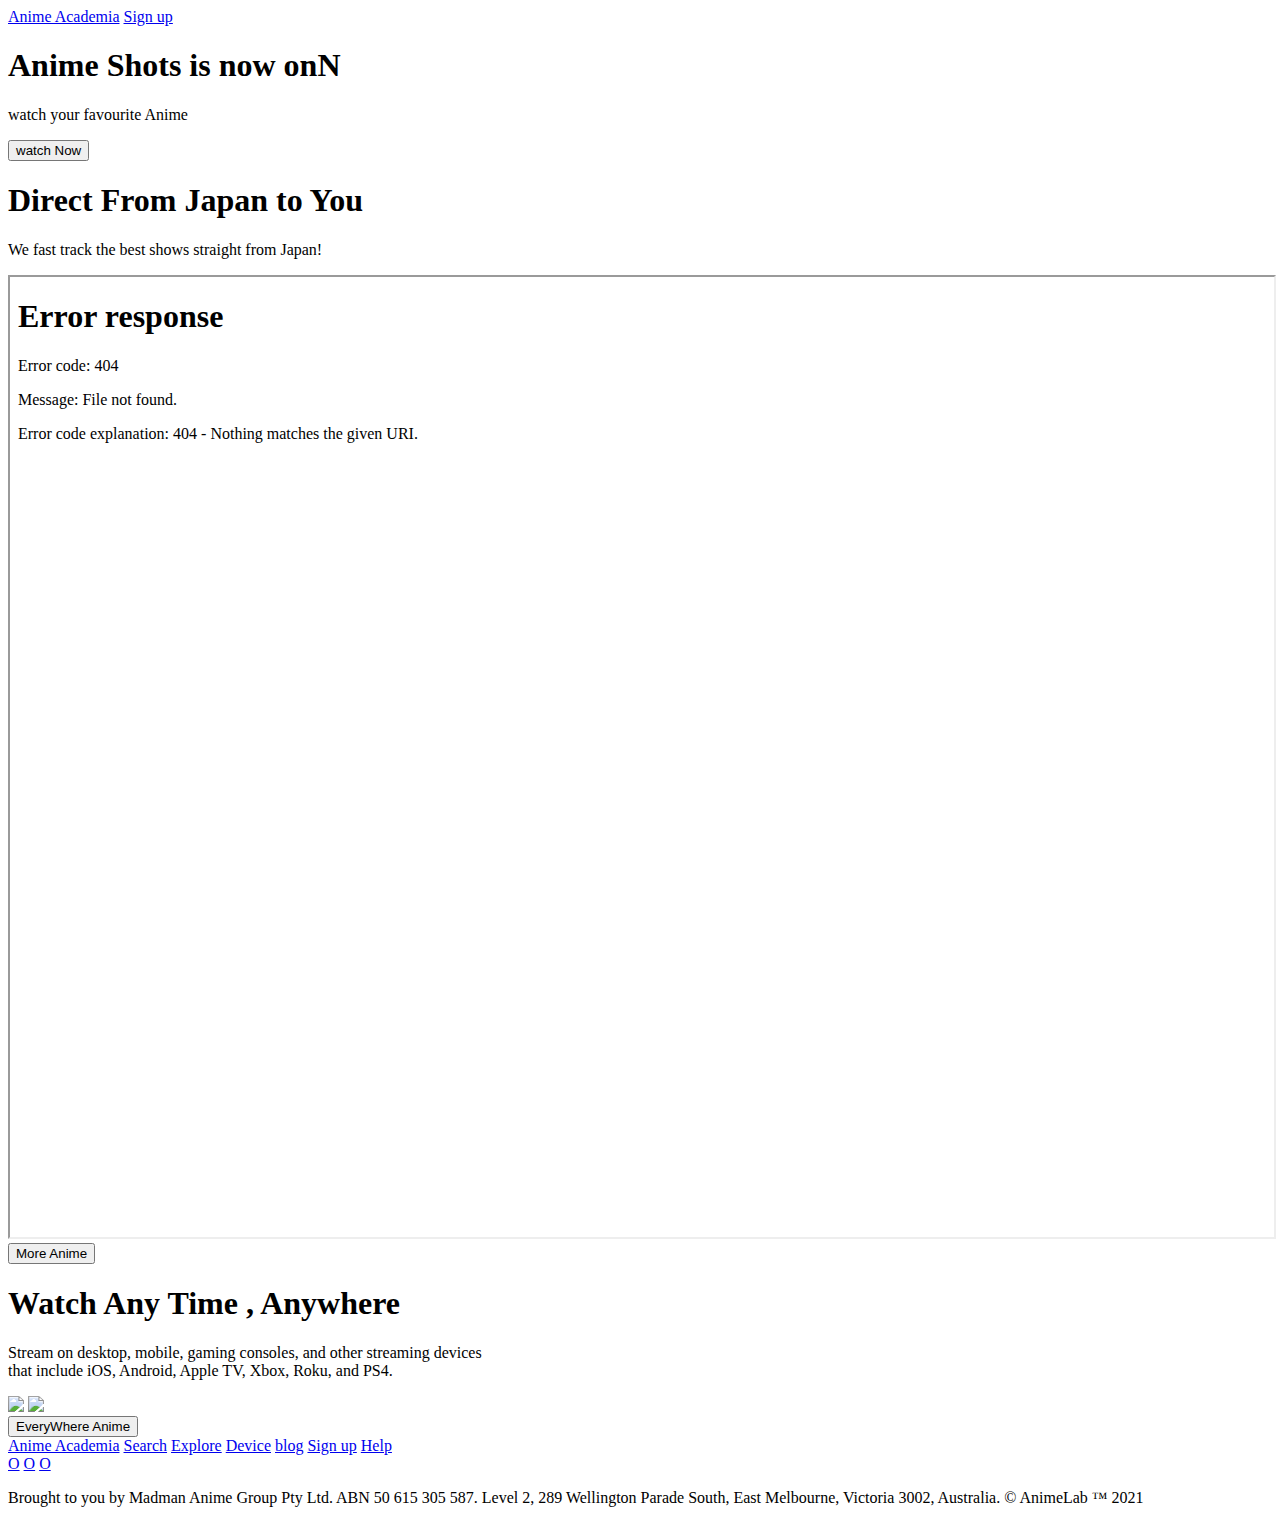
==== index.html @ ea55e0ea "complete" ====
<!DOCTYPE html>
<html lang="en">

<head>
  <meta charset="UTF-8">
  <meta http-equiv="X-UA-Compatible" content="IE=edge">
  <meta name="viewport" content="width=device-width, initial-scale=1.0 ,user-scalable=0">
  <title>My Anime Academia</title>

  <!------------------- links for google fonts ------------------------>

  <link rel="preconnect" href="https://fonts.googleapis.com">
  <link rel="preconnect" href="https://fonts.gstatic.com" crossorigin>
  <link href="https://fonts.googleapis.com/css2?family=Roboto&display=swap" rel="stylesheet">

  <!------------------------- Jquery link -------------------------- -->
  <script src="https://ajax.googleapis.com/ajax/libs/jquery/3.6.0/jquery.min.js"></script>


  <!-------------------------- MY style ssheeet ------------------------>
  <link rel="stylesheet" href="css/style.css">
</head>

<body>


   <!------------------------------NAVBAR CODE-=------------------------>

   <div class="nav-container">
   <nav id="navBar">
    <a href="#" class=" brand" >Anime Academia</a>
    <a href="#" class="sign">Sign up</a>
   </nav>
  </div>


   <section id="title">
    <div class="title-text">
      <h1>Anime Shots is now onN </h1>
      <p>watch your favourite Anime</p>
      <button>watch Now</button>
    </div>
  
  </section>

  <!---------------------------SECOMD SECTION-----------------------
  ---------------------------- SLidER SECTION----------------------->


  <section id="secondSection">
    <div class="text-container">
      <h1>Direct From Japan to You</h1>
      <p>We fast track the best shows straight from Japan!</p>
    </div>
    <iframe src="/slider 2/slider.html" class="slider" id="slider" style="height: 60rem;
       width: 100%;" scrolling="no">
    </iframe>

    <br>

    <a href="#"><button class="moreBtn">More Anime</button></a>

  </section>


  <!------------------- THIRD SECTION TV SECTION------------------------- -->


  <section id="thirdSection">
    <div class="third-Header">
      <h1>Watch Any Time , Anywhere</h1>
      <p>Stream on desktop, mobile, gaming consoles, and other streaming devices <br>
        that include iOS, Android, Apple TV, Xbox, Roku, and PS4.</p>
    </div>

    <img class="tv-image1" src="image/tv.png">
    <img class="tv-image2" src="image/tv2.png">
    <br>
    <a href="#"><button class="third-btn">EveryWhere Anime</button></a>

  </section>


  <!----------------------- FOOTER SECTION--------------------------- -->


  <footer>
    <section id="footer-section">
      <div class="footer-line">
        <a href="#" id="footer-logo" style="font-weight: 100;">Anime Academia</a>
        <a href="#">Search</a>
        <a href="#">Explore</a>
        <a href="#">Device</a>
        <a href="#">blog</a>
        <a href="#">Sign up</a>
        <a href="#">Help</a>
      </div>
      <div class="icon-group">
        <a href="#">O</a>
        <a href="#">O</a>
        <a href="#">O</a>
      </div>

      <p class="copyright-text">Brought to you by Madman Anime Group Pty Ltd. ABN 50 615 305 587. Level 2, 289 Wellington Parade South, East Melbourne, Victoria 3002, Australia. © AnimeLab ™ 2021</p>
    </section>
  </footer>
  <script src="script/script.js"></script>
</body>

</html>
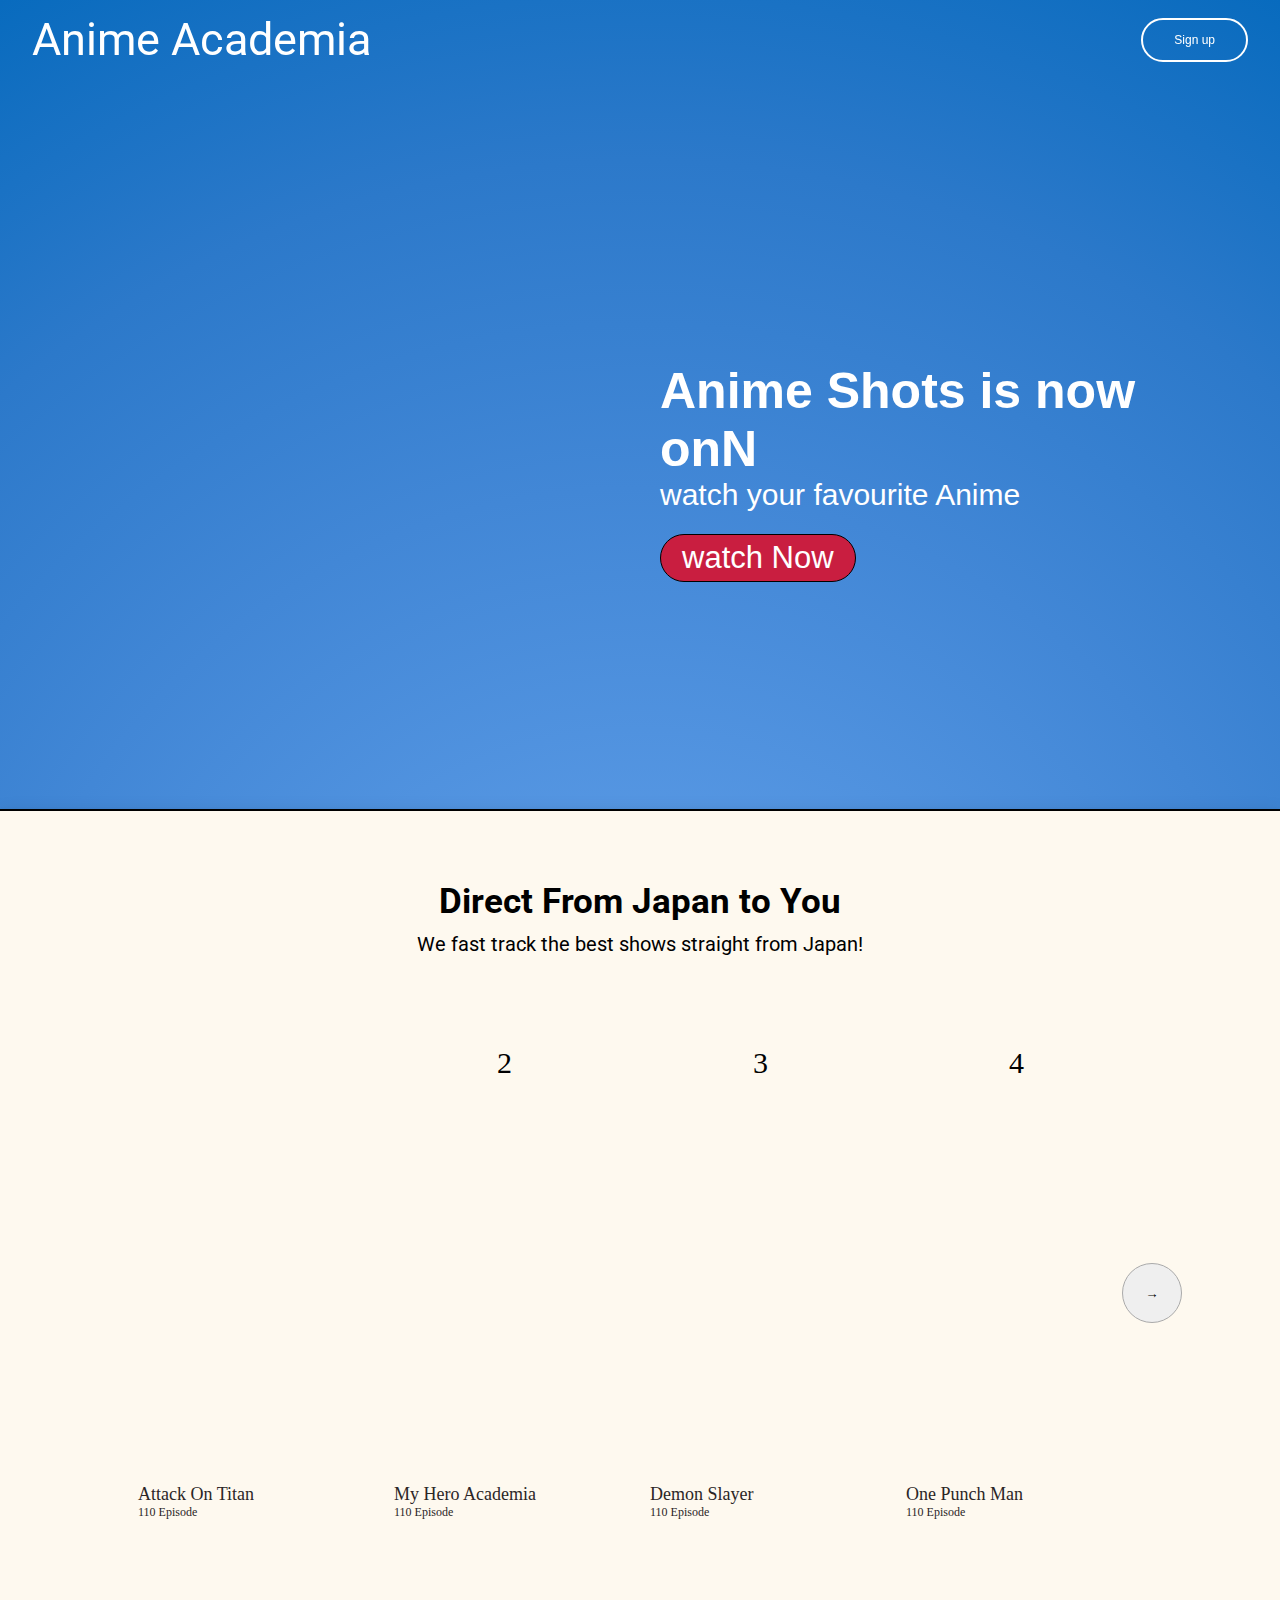
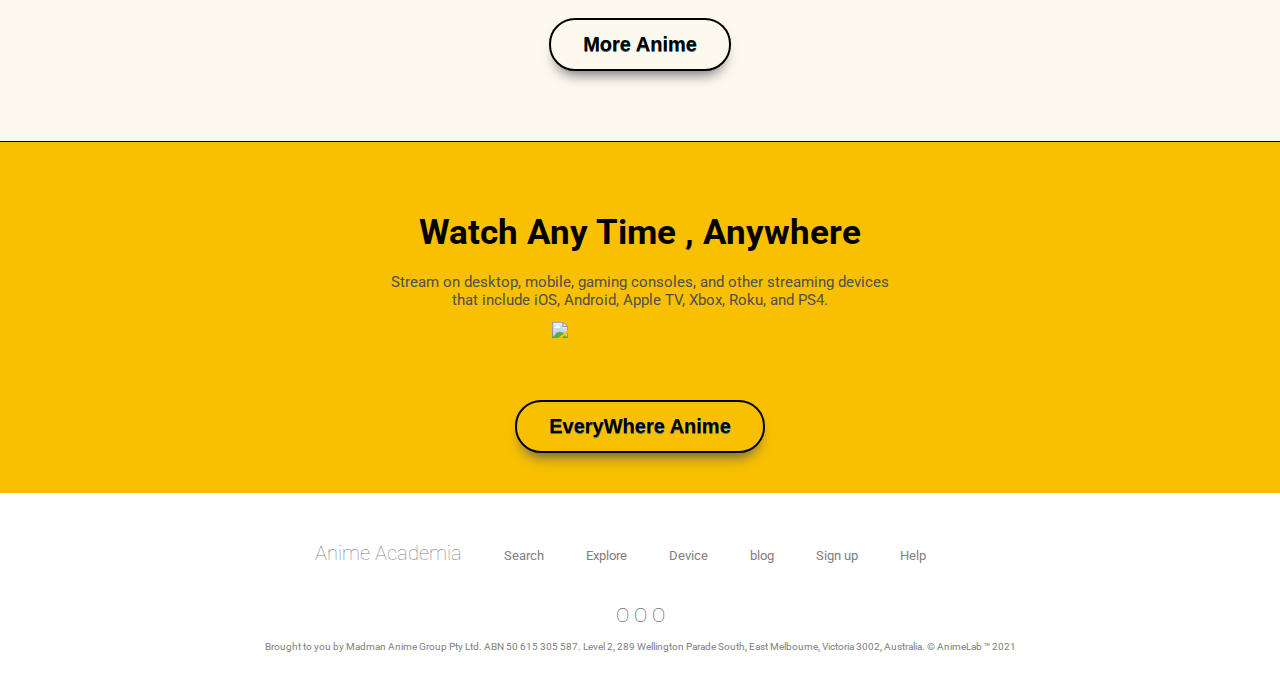
==== commit 672ac14e: "Update index.html" ====
--- a/index.html
+++ b/index.html
@@ -18,7 +18,7 @@
 
 
   <!-------------------------- MY style ssheeet ------------------------>
-  <link rel="stylesheet" href="css/style.css">
+  <link rel="stylesheet" href="style.css">
 </head>
 
 <body>
@@ -52,7 +52,7 @@
       <h1>Direct From Japan to You</h1>
       <p>We fast track the best shows straight from Japan!</p>
     </div>
-    <iframe src="/slider 2/slider.html" class="slider" id="slider" style="height: 60rem;
+    <iframe src="slider.html" class="slider" id="slider" style="height: 60rem;
        width: 100%;" scrolling="no">
     </iframe>
 
@@ -104,7 +104,7 @@
       <p class="copyright-text">Brought to you by Madman Anime Group Pty Ltd. ABN 50 615 305 587. Level 2, 289 Wellington Parade South, East Melbourne, Victoria 3002, Australia. © AnimeLab ™ 2021</p>
     </section>
   </footer>
-  <script src="script/script.js"></script>
+  <script src="script.js"></script>
 </body>
 
-</html>+</html>
--- a/style.css
+++ b/style.css
@@ -0,0 +1,573 @@
+/* https://colorhunt.co/palette/3db2ffffeddaffb830ff2442 */
+
+
+		/* Tile section */
+*{
+	margin: 0;
+	padding: 0;
+	box-sizing: border-box;
+}
+
+html{
+    font-size: 62.5%;
+   }
+
+body{
+    font-family: 'Roboto', sans-serif;
+    background-image: radial-gradient(circle, #67a5ee, #5596e2, #4287d6, #2c79ca, #086bbe);
+   } 
+
+nav{
+    background-color: transparent;
+    padding-top: 1.3rem;
+    padding-bottom: 1.3rem;
+    width: 100%;
+	display: flex;
+	justify-content: space-between;
+     color: white;
+	/* transition: 0.2s; */
+	position: fixed;
+/*  box-shadow: 0 4px 8px 0 rgba(0, 0, 0, 0.2), 0 6px 20px 0 rgba(0, 0, 0, 0.19); */
+}
+
+.floatingNav {
+    /* background-color: #117ace!important; */
+    background: rgb(17,122,206);
+    background: linear-gradient(282deg, rgba(17,122,206,1) 0%, rgba(17,122,206,0.742734593837535) 41%, rgba(17,122,206,0.938813025210084) 68%, rgba(17,122,206,1) 100%);
+    border-radius: 2px;
+    box-shadow: 0 4px 8px 0 rgba(0, 0, 0, 0.2), 0 6px 20px 0 rgba(0, 0, 0, 0.19); 
+  }
+
+a{
+	text-decoration: none;
+	color: #312f2f;
+}
+
+nav .brand{
+	padding-left: 0.2rem;
+    margin-left: 3rem;
+	font-size: 4.5rem;
+	color: white;
+    opacity: 1;
+
+}
+
+.sign {
+     margin-top: auto;
+	margin-bottom: auto;
+    margin-right: 3.2rem;
+    background-color:transparent;
+    border-radius:28px;
+    border:2px solid white;
+    display:inline;
+    cursor:pointer;
+    color:white;
+    font-family:Arial;
+    font-size: 1.2rem;
+    padding:1.3rem 3.1rem;
+    text-decoration:none;
+    float: right;
+
+}
+
+.sign:hover {
+    background-color:white;
+    color:#117ace ;
+}
+
+.sign:active {
+    position:relative;
+    top:0.1rem;
+
+}
+
+ /*************** title SECTION *********************/
+    
+#title{
+    background-image: url("https://raw.githubusercontent.com/Rajvinder2171/animeTest/main/PicsArt_10-20-10.55.24.png");
+    background-repeat: no-repeat;
+    background-size: 55rem;
+    background-position-x: 12rem;
+    background-position-y: 11rem; 
+    border-bottom: 2px solid black;
+    padding-top: 0.2rem;
+    padding-bottom: 22.7rem;
+	font-family: sans-serif;
+	justify-content: space-between;
+    display: flex;
+    width: auto;
+    color: white;
+}
+
+
+#title h1  {
+    font-size: 5.6rem;
+	margin: auto;
+    color: white;
+    
+ 
+  
+}
+
+#title p{
+    font-size: 3rem;
+	margin: auto;
+    color: white;
+    
+ 
+  
+}
+
+#title button{
+    font-size: 3.1rem;
+    padding: 0.5rem 2.1rem;
+    border-radius:2.8rem;
+    margin-left: 0rem;
+    margin-top: 2.2rem;
+    border: 2px solid gray;
+    background-color: #c91e40 ;
+    border: 1px solid black;
+    color: white;
+
+   }
+
+#title button:hover{
+    box-shadow: 0 4px 8px 0 rgb(116, 13, 13), 0 6px 20px 0 rgb(194, 28, 28);
+
+   }
+
+   #title .button:active {
+    position:relative;
+    top:1px;
+    }
+
+
+ .title-text{
+    margin-top: 16rem;
+    padding-top: 20rem;
+    margin-left: auto;
+    margin-right:7rem;
+    width: 74rem; 
+    display: inline-block;
+    
+   }
+
+      /************* SCREEN MEDIA *************/
+
+@media only screen and (max-width: 1340px) {
+            
+    .title-text{
+    margin-left: 66rem;
+    }
+
+    #title h1 {
+    font-size: 5rem;
+    }
+
+    }
+
+
+@media only screen and (max-width: 1120px) {
+         
+    #title{
+    background-position-x: center;
+    background-size: 40rem;
+    padding-bottom: 19.7rem;
+    background-position-y: 10rem; 
+       
+    }
+
+    #title h1 {
+     font-size: 4rem;
+    }
+
+    .title-text{
+    text-align: center;
+    margin-top: 49rem;
+    margin-left: auto;
+    margin-right: auto;   
+    width: 53rem;
+    display: inline-block;
+    padding-top: 0;
+ 
+    }
+
+
+    #title button{
+    text-align: center;
+    }
+
+}
+
+   
+@media only screen and (max-width: 998px) {
+
+    html{
+    font-size: 55%;
+     }
+    #title{  
+    text-align: center;
+    background-size: 40rem;
+    background-position-y: 16rem;
+                 
+    }
+
+        
+
+    .title-text{
+    margin-top: 49rem;
+     margin-left: auto;
+    margin-right: auto;   
+    width: 53rem;
+    display: inline-block;
+    padding-top: 0;
+          
+    }
+
+    .sign{
+    font-size: 2.2rem;
+    }
+    
+    }
+    @media only screen and (max-width: 760px) {
+     #title p{
+         font-size: 2rem;
+     }
+   
+    }
+
+
+@media only screen and (max-width: 469px) {
+    nav {    
+    padding-top: 2.3rem;
+    padding-bottom: 2.3rem;
+    box-shadow: 0 4px 8px 0 rgba(0, 0, 0, 0.2), 0 6px 20px 0 rgba(0, 0, 0, 0.19); 
+    position: absolute;
+    }
+
+    nav .brand{
+    font-size: 2.6rem;
+    margin-top: 0.5rem;
+    }
+
+    .floatingNav {
+    background-color: transparent;
+    }
+
+    #title{
+    padding-bottom: 11rem;
+    background-size: 33rem;
+    background-position-y: 22rem;
+    }
+
+    .title-text{
+    width: 36rem;
+    }
+
+    #title h1{
+    font-size: 3rem;
+    }
+
+    #title button{
+    font-size:2rem ;
+    }
+
+    .sign{
+    font-size: 1.4rem;
+    }
+
+}
+
+@media only screen and (max-width: 322px) {
+   
+
+    .title-text{
+    width: 32rem;
+    }
+
+     
+    .sign{
+    font-size: 1rem;
+
+    }
+
+   nav .brand{
+    font-size:2.3rem ;
+    }
+
+}
+
+@media only screen and (max-width: 282px) {
+      
+    .title-text{
+    width: 23rem;
+    }
+     
+    .sign{
+    font-size: 1rem;
+
+    }
+
+   nav .brand{
+    font-size:1.9rem ;
+    }
+
+}
+
+
+
+    /*****************SECOND SECTION***********/
+    /*****************VIDEO SECTION************/
+
+
+    #secondSection{
+    background-color:#FEF9EF ;
+    text-align: center;
+    justify-content: center;
+    padding: 7rem 1rem 7rem 1rem;
+    border-bottom: 1px solid black;
+    box-shadow: 0 4px 8px 0 rgba(0, 0, 0, 0.2), 0 6px 20px 0 rgba(0, 0, 0, 0.19); 
+  
+    }
+
+    #secondSection .text-container{
+    color: black;
+    display: inline-block;
+    border-radius: 20px 20px 0px 0px;
+    }
+  
+    #secondSection h1{
+    font-size: 3.5rem;
+    
+    }
+
+    #secondSection p{
+    font-size: 2rem;
+    margin-top: 1rem;
+    }
+
+    #secondSection .slider{
+    padding-top: 4rem;
+    text-align: center;
+    overflow-x: hidden;
+    border: none;
+     
+    }
+
+  
+
+    #secondSection .moreBtn{
+    box-shadow: 0px 10px 14px -7px #646768;
+    background:transparent;
+    background-color:transparent;
+    border-radius:26px;
+    border: 2px solid black;
+    display:inline-block;
+    cursor:pointer;
+    color:black;
+    font-family:Arial;
+    font-size:20px;
+    font-weight:bold;
+    padding:13px 32px;
+    text-decoration:none;
+    text-shadow:0px 1px 0px #3d768a;
+    margin-top: 6rem;
+    }
+
+    #secondSection .moreBtn:hover {
+    background:linear-gradient(to bottom, #0d0d0e 5%, #111111 100%);
+    color: white;
+    
+    }
+
+    #secondSection .moreBtn:active {
+    position:relative;
+    top:1px;
+    }
+    
+
+
+    @media only screen and (max-width: 500px) {
+        #secondSection h1{
+        font-size: 3rem;
+            
+        }
+
+        #secondSection p{
+        font-size: 1.8rem;
+        }
+
+        #secondSection .moreBtn{
+        margin-top: 1rem;
+        }
+
+
+    }
+
+    @media only screen and (max-width: 340px) {
+      #secondSection .slider{
+          height: 53rem;
+      }
+
+    }
+ /*********************** THIRD SECTION ***************************
+ ************************ TV SECTION ***************************** */
+
+ #thirdSection{
+     background-color: #F8C000;
+     padding: 7rem 0 4rem 0;
+     text-align: center;
+     overflow-x: hidden;
+ }
+
+ .third-Header h1{
+   font-size: 3.5rem;
+
+ }
+
+ .third-Header p {
+     font-size: 1.5rem;
+     margin-top: 2rem;
+     color: rgb(82, 78, 78);
+     margin-bottom: 2rem;
+ }
+
+#thirdSection .tv-image1{
+    width: 190rem;
+    margin-left: -16rem;
+    margin-top: -9rem;
+}
+
+#thirdSection .tv-image2{
+    display: none;
+}
+
+#thirdSection .third-btn{
+    box-shadow: 0px 10px 14px -7px #555858;
+    background:transparent;
+    background-color:transparent;
+    border-radius:26px;
+    border: 2px solid black;
+    display:inline-block;
+    cursor:pointer;
+    color:black;
+    font-family:Arial;
+    font-size:20px;
+    font-weight:bold;
+    padding:13px 32px;
+    text-decoration:none;
+    text-shadow:0px 1px 0px #3d768a;
+    margin-top: 6rem;
+}
+
+#thirdSection .third-btn:hover {
+    background:linear-gradient(to bottom, #0d0d0e 5%, #0d0d0e 100%);
+   
+    color: white;
+    }
+
+.third-btn:active {
+    position:relative;
+    top:1px;
+    }
+
+    @media only screen and (max-width: 1108px) {
+
+        #thirdSection .tv-image1{
+           width: fit-content;
+        }
+    }
+
+    @media only screen and (max-width: 908px) {
+
+        #thirdSection .tv-image1{
+          display: none;
+        }
+
+        #thirdSection .tv-image2{
+            display: block;
+            text-align: center;
+            margin: auto;
+        }
+    }
+
+    @media only screen and (max-width: 908px) {
+        #thirdSection .tv-image2{
+        width: 80%;
+        }    
+    }
+
+    @media only screen and (max-width: 500px) {
+
+        .third-Header h1{
+            font-size: 3rem;
+        }
+
+        .third-Header p {
+            padding: 0 1rem 0 1rem;
+        }
+
+
+    }
+    @media only screen and (max-width: 460px) {
+        .third-Header h1{
+            font-size: 2.8rem;
+        }
+        .third-Header p {
+        justify-content: left;
+        }
+      
+  
+    }
+
+
+    /* *************            FOOOTER SECTIOB             *********************
+       **************           fourth section             ******************** */
+
+
+    #footer-section{
+        background-color: white;
+        padding: 4rem 1rem 3rem 1rem;
+        text-align: center;
+
+    }
+
+    #footer-section .footer-line{
+     padding-bottom: 3rem;
+    }
+
+    #footer-section .footer-line a{
+        font-size: 1.3rem;
+        margin-right: 4rem;
+        text-align: center;
+        display: inline;
+        color: gray;
+        padding-top: 1rem;
+        line-height: 2;
+    }
+
+    #footer-section #footer-logo{
+        font-size: 2rem;
+        font-weight: bolder;
+    }
+
+    #footer-section .icon-group{
+        font-size: 2rem;
+        font-weight: lighter;
+        color: gray;
+    }
+
+    .copyright-text{
+        padding-top: 1rem;
+        color: gray;
+        line-height: 1.9;
+        
+    }
+
+    @media only screen and (max-width: 720px) {
+     
+    #footer-section #footer-logo{
+     display: block;
+    }
+
+}
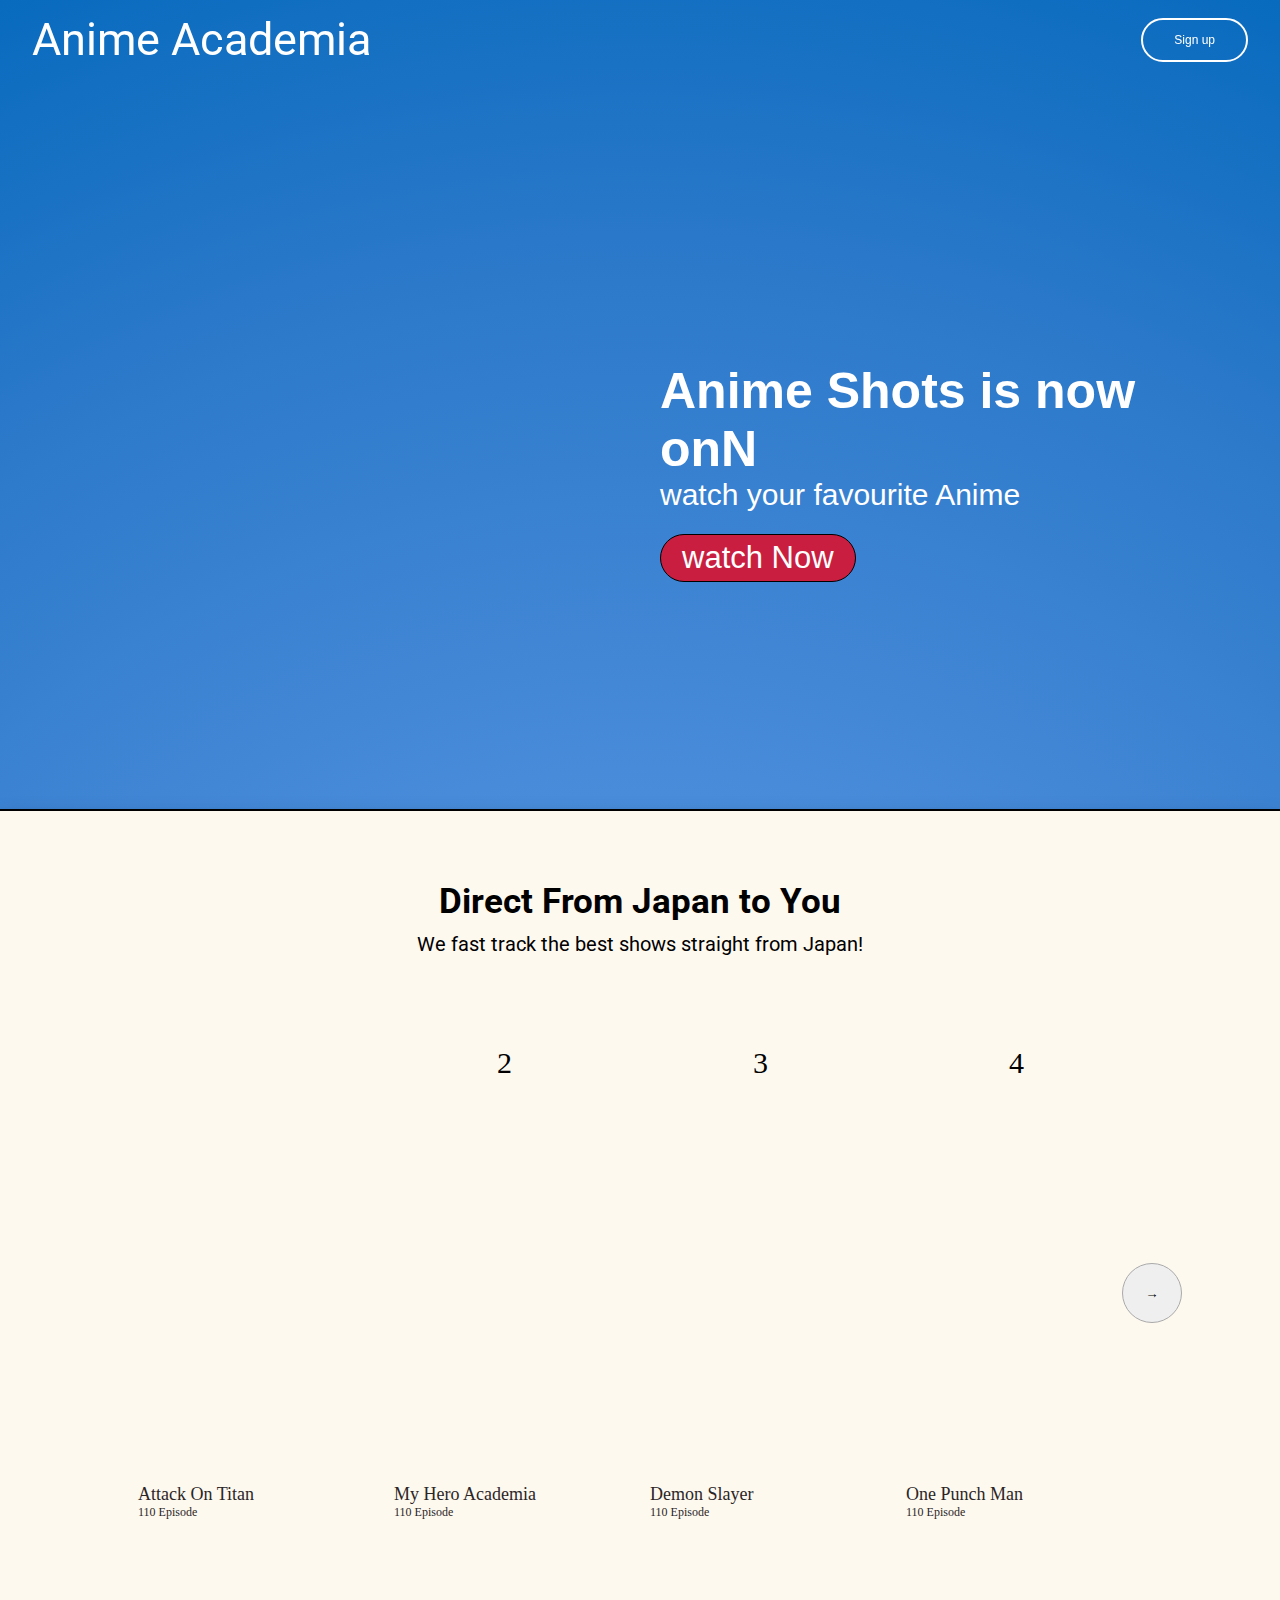
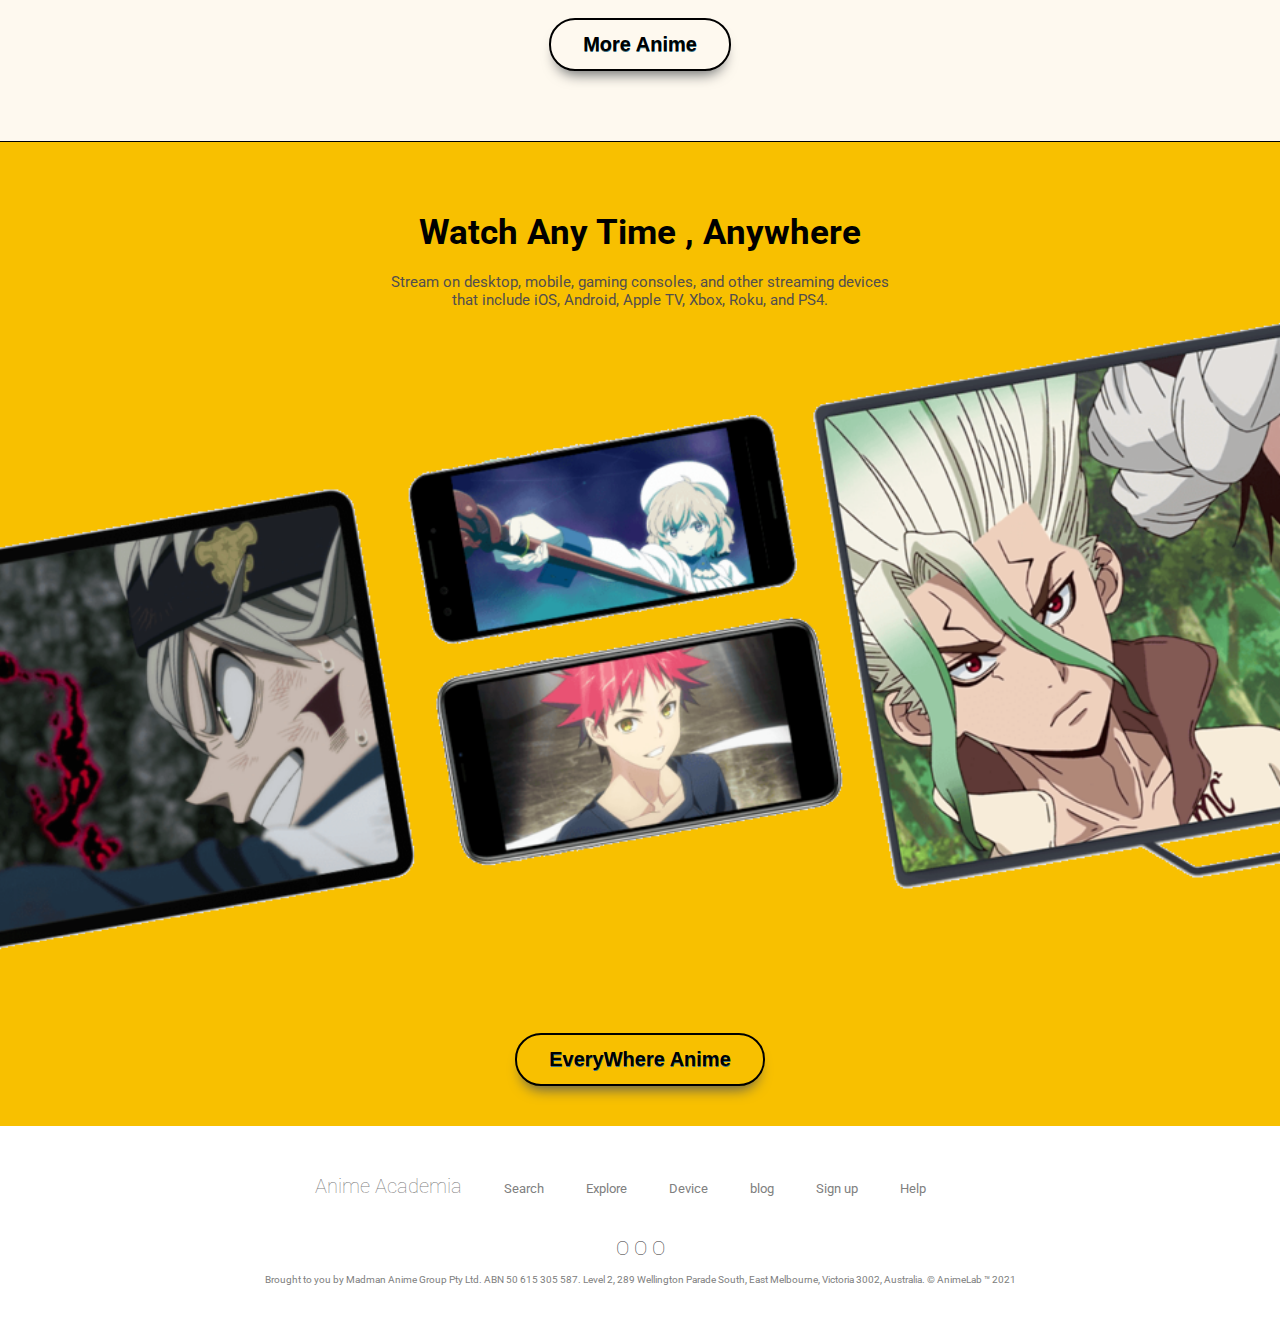
==== commit adb9b3fb: "Update index.html" ====
--- a/index.html
+++ b/index.html
@@ -73,8 +73,8 @@
         that include iOS, Android, Apple TV, Xbox, Roku, and PS4.</p>
     </div>
 
-    <img class="tv-image1" src="image/tv.png">
-    <img class="tv-image2" src="image/tv2.png">
+    <img class="tv-image1" src="tv.png">
+    <img class="tv-image2" src="tv2.png">
     <br>
     <a href="#"><button class="third-btn">EveryWhere Anime</button></a>
 
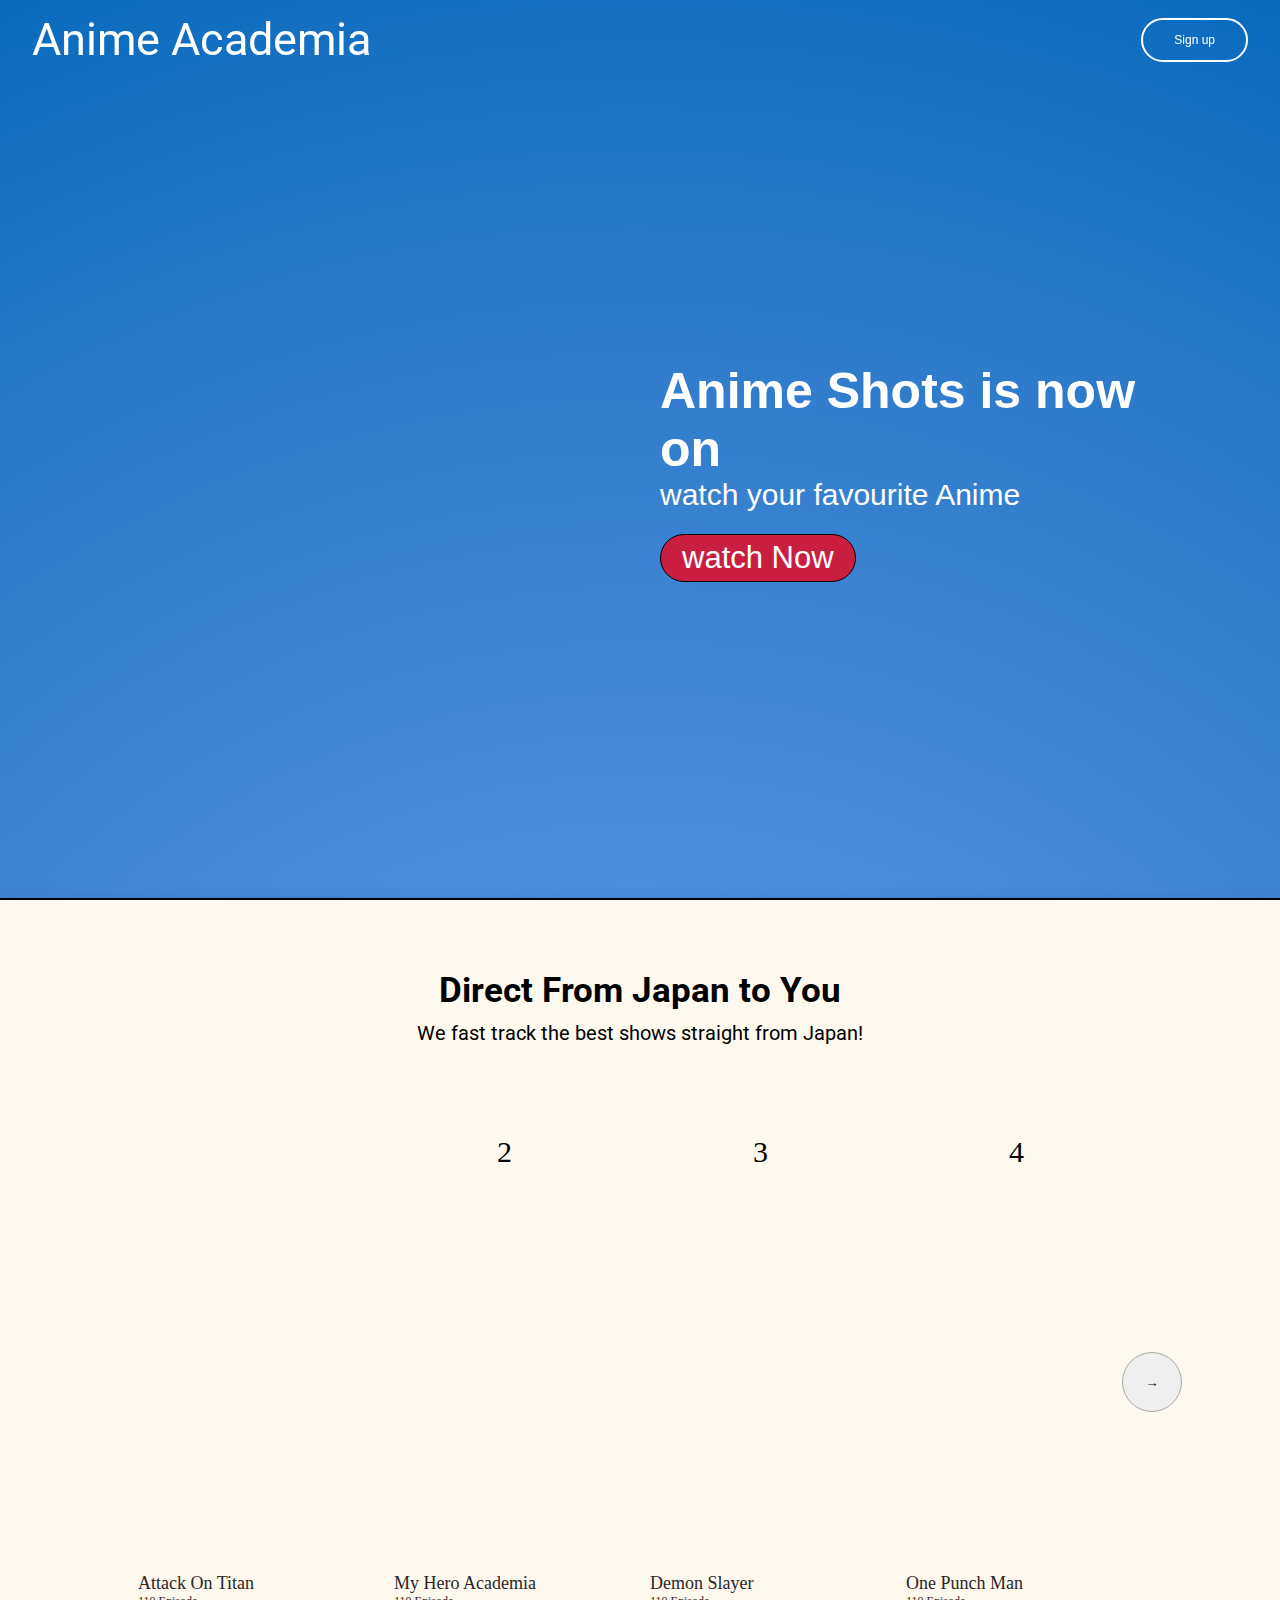
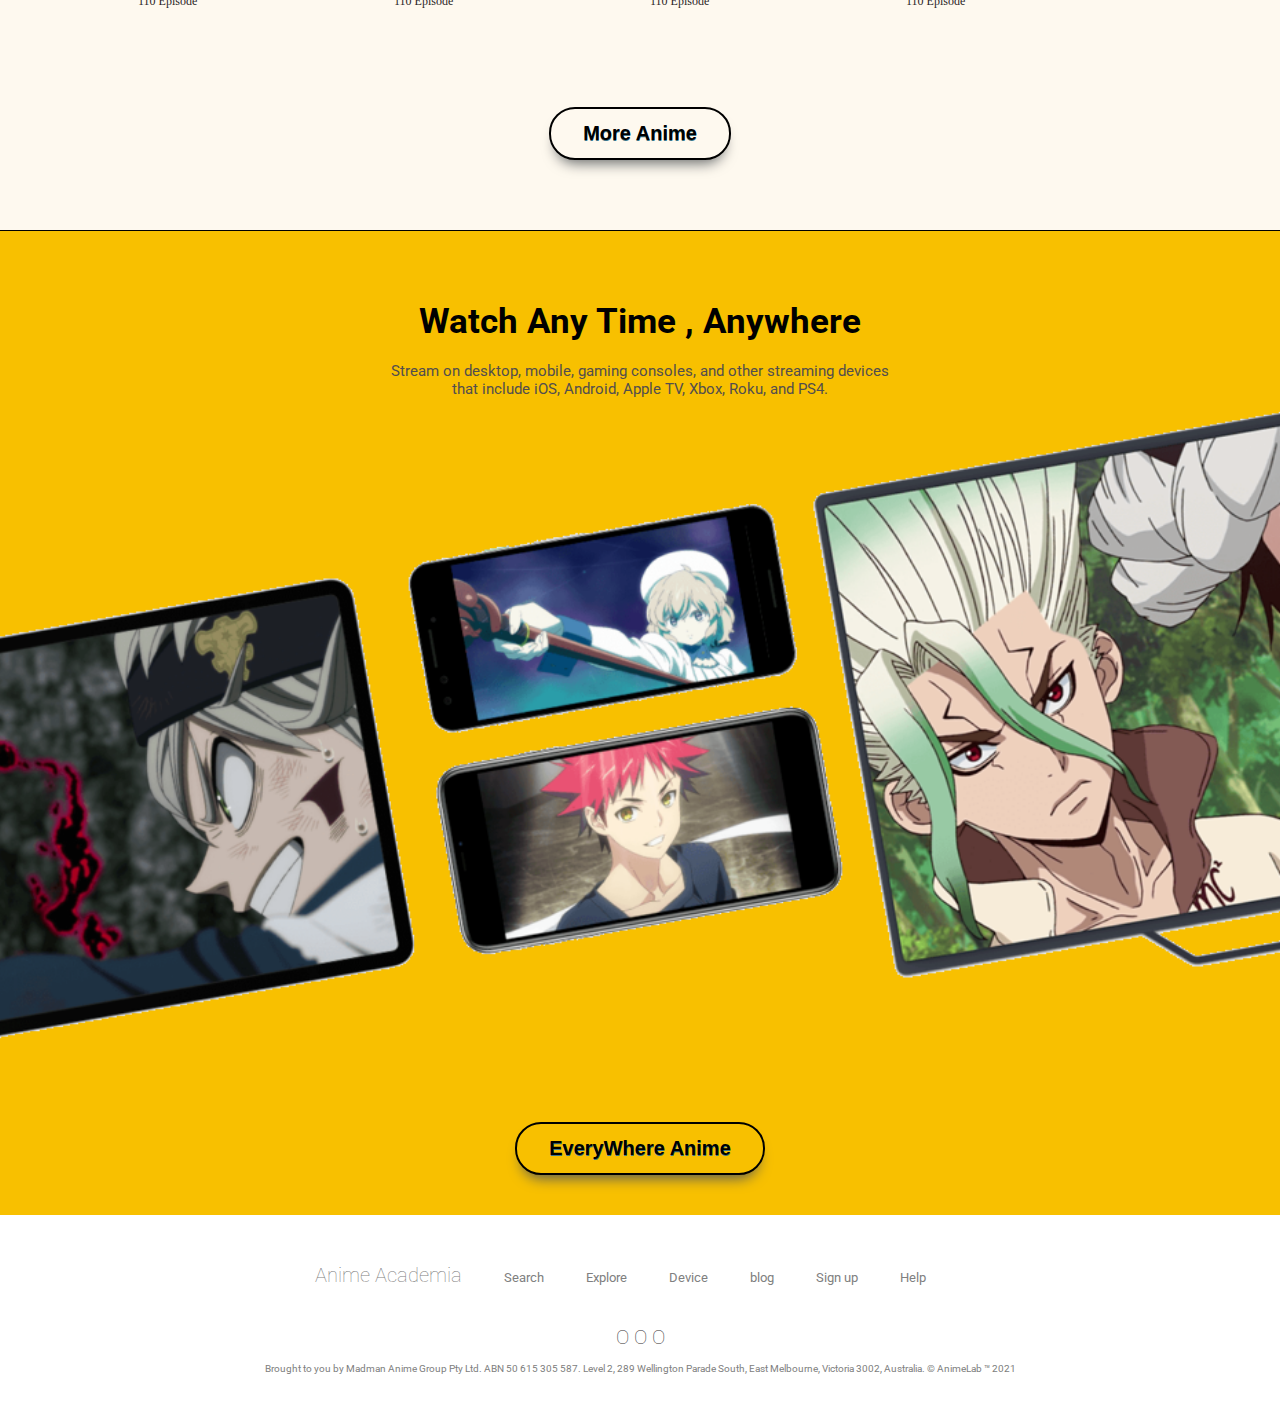
==== commit 6546afeb: "Update index.html" ====
--- a/index.html
+++ b/index.html
@@ -36,7 +36,7 @@
 
    <section id="title">
     <div class="title-text">
-      <h1>Anime Shots is now onN </h1>
+      <h1>Anime Shots is now on </h1>
       <p>watch your favourite Anime</p>
       <button>watch Now</button>
     </div>
--- a/style.css
+++ b/style.css
@@ -97,6 +97,7 @@
     display: flex;
     width: auto;
     color: white;
+    height: 100vh;
 }
 
 
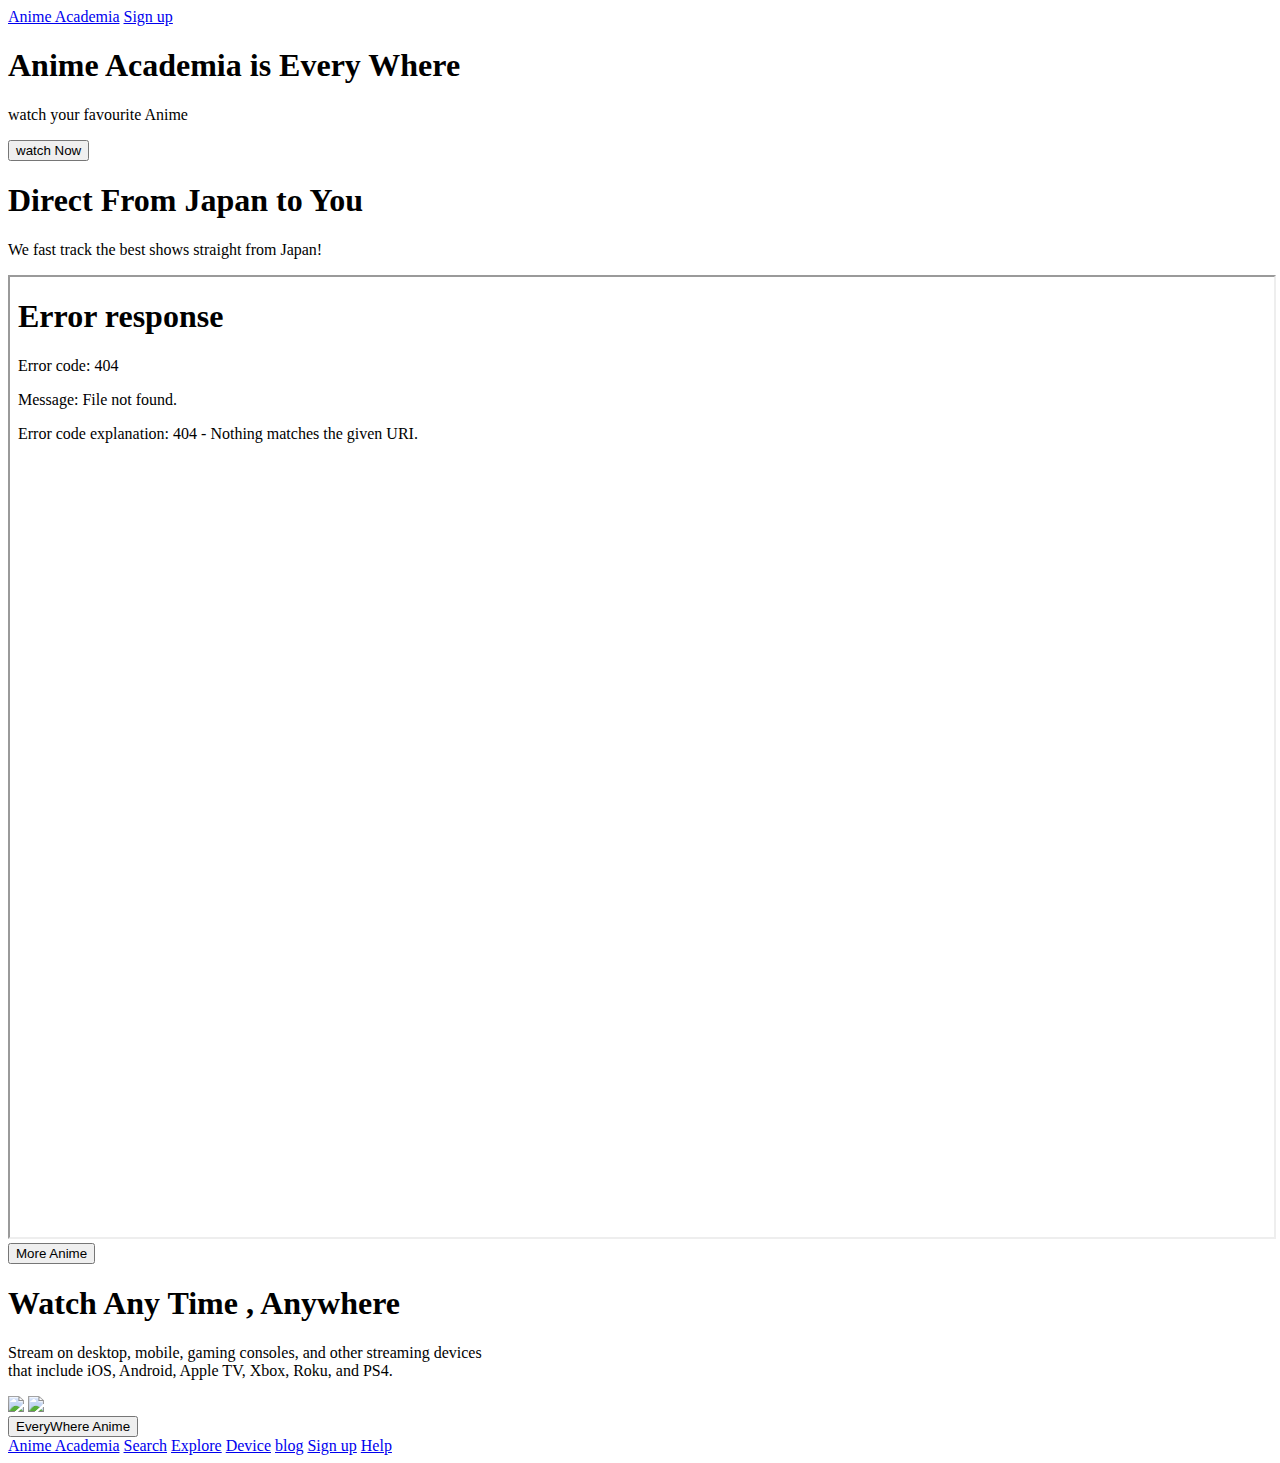
==== commit becbc309: "final update no changes" ====
--- a/index.html
+++ b/index.html
@@ -1,3 +1,17 @@
+
+         <!--Date : 8-4-22
+
+           This  project is complete 
+           no more work process
+
+           Bugs: Text in footer is note reponsive
+           #title div heoght issue
+           
+           thanks for reading
+
+                -->
+
+
 <!DOCTYPE html>
 <html lang="en">
 
@@ -18,7 +32,7 @@
 
 
   <!-------------------------- MY style ssheeet ------------------------>
-  <link rel="stylesheet" href="style.css">
+  <link rel="stylesheet" href="css/style.css">
 </head>
 
 <body>
@@ -26,23 +40,24 @@
 
    <!------------------------------NAVBAR CODE-=------------------------>
 
-   <div class="nav-container">
+  
    <nav id="navBar">
     <a href="#" class=" brand" >Anime Academia</a>
     <a href="#" class="sign">Sign up</a>
    </nav>
-  </div>
+  
 
+   <div class="background-container">
 
    <section id="title">
     <div class="title-text">
-      <h1>Anime Shots is now on </h1>
+      <h1>Anime Academia is Every Where </h1>
       <p>watch your favourite Anime</p>
       <button>watch Now</button>
     </div>
   
   </section>
-
+</div>
   <!---------------------------SECOMD SECTION-----------------------
   ---------------------------- SLidER SECTION----------------------->
 
@@ -52,7 +67,7 @@
       <h1>Direct From Japan to You</h1>
       <p>We fast track the best shows straight from Japan!</p>
     </div>
-    <iframe src="slider.html" class="slider" id="slider" style="height: 60rem;
+    <iframe src="/slider 2/slider.html" class="slider" id="slider" style="height: 60rem;
        width: 100%;" scrolling="no">
     </iframe>
 
@@ -73,8 +88,9 @@
         that include iOS, Android, Apple TV, Xbox, Roku, and PS4.</p>
     </div>
 
-    <img class="tv-image1" src="tv.png">
-    <img class="tv-image2" src="tv2.png">
+   
+    <img class="tv-image1" src="image/anitv2.png">
+    <img class="tv-image2" src="image/tv2.png">
     <br>
     <a href="#"><button class="third-btn">EveryWhere Anime</button></a>
 
@@ -95,16 +111,17 @@
         <a href="#">Sign up</a>
         <a href="#">Help</a>
       </div>
-      <div class="icon-group">
+      <!-- <div class="icon-group">
         <a href="#">O</a>
         <a href="#">O</a>
         <a href="#">O</a>
-      </div>
+      </div> -->
 
-      <p class="copyright-text">Brought to you by Madman Anime Group Pty Ltd. ABN 50 615 305 587. Level 2, 289 Wellington Parade South, East Melbourne, Victoria 3002, Australia. © AnimeLab ™ 2021</p>
+      <!-- <p class="copyright-text">Brought to you by Madman Anime Group Pty Ltd. ABN 50 615 305 587. Level 2, 289 Wellington Parade South, East Melbourne, Victoria 3002, Australia. © AnimeLab ™ 2021</p>
+       -->
     </section>
   </footer>
-  <script src="script.js"></script>
+  <script src="script/script.js"></script>
 </body>
 
-</html>
+</html>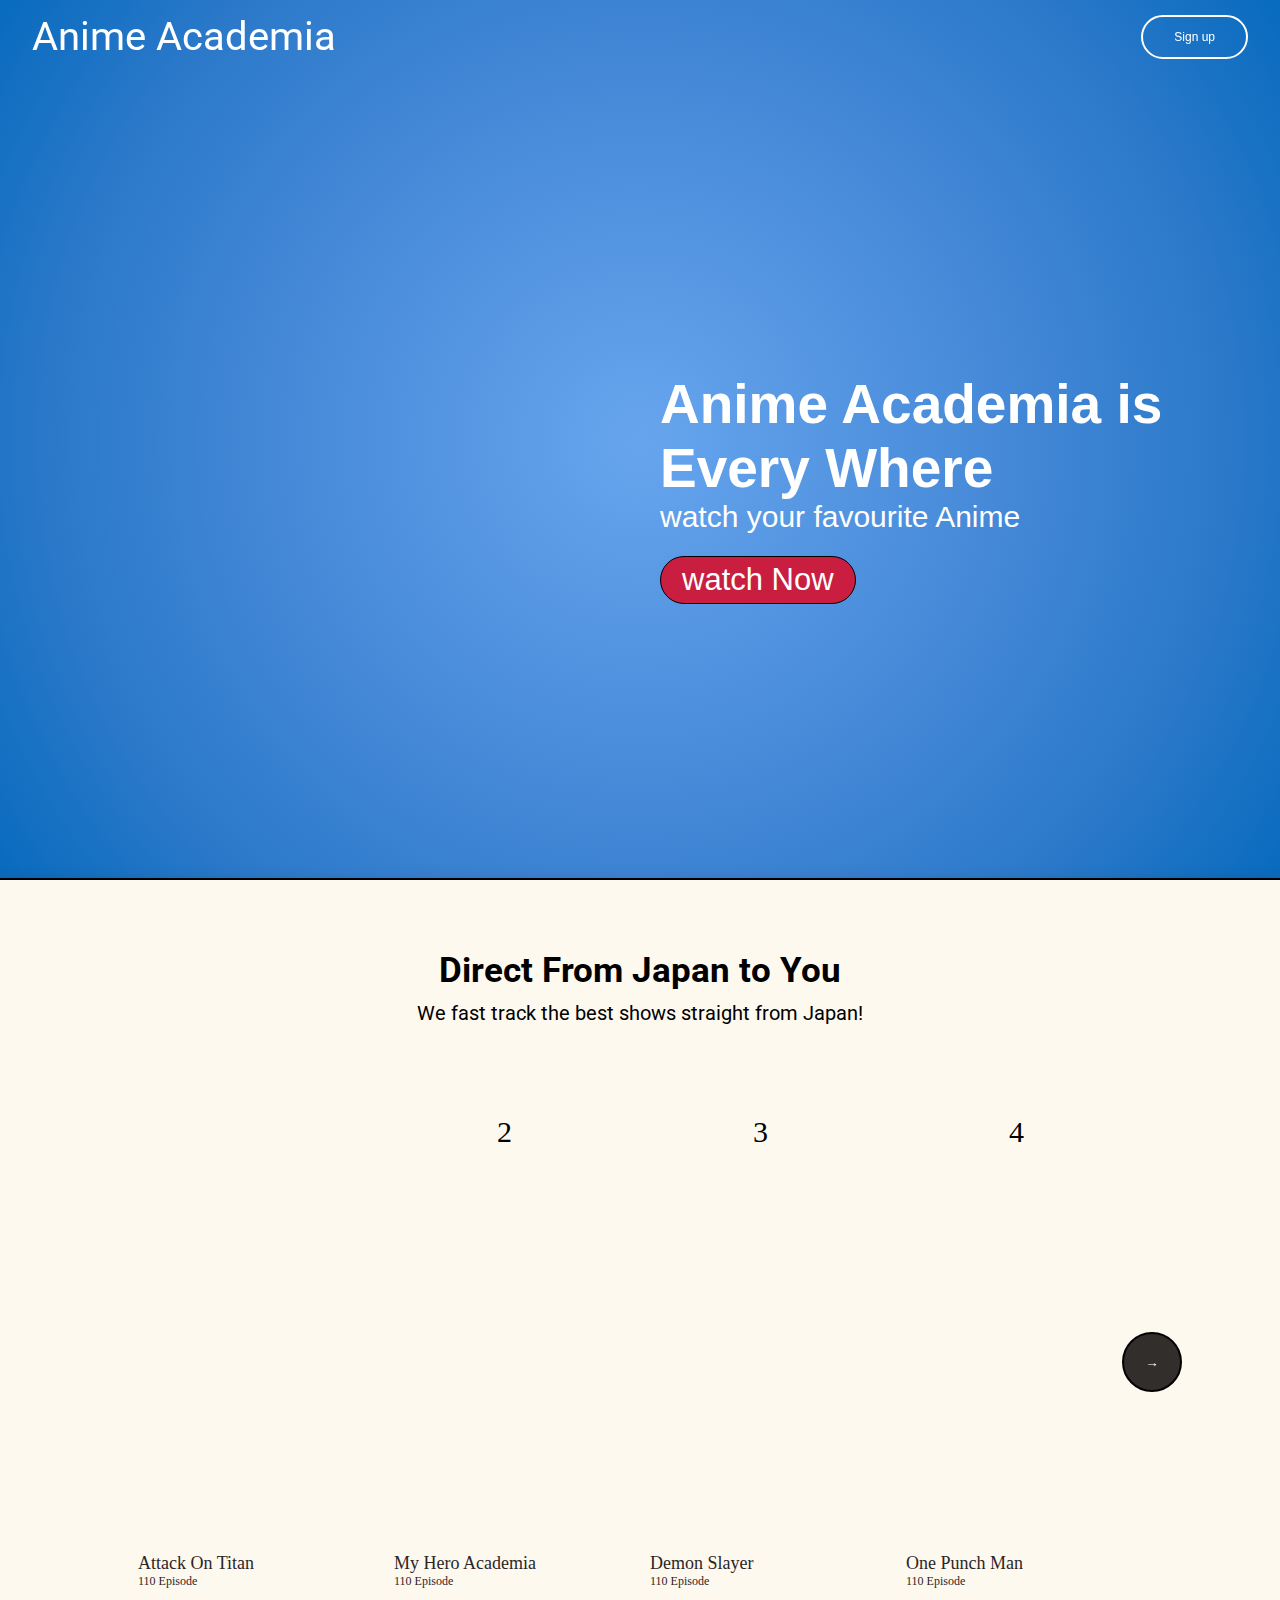
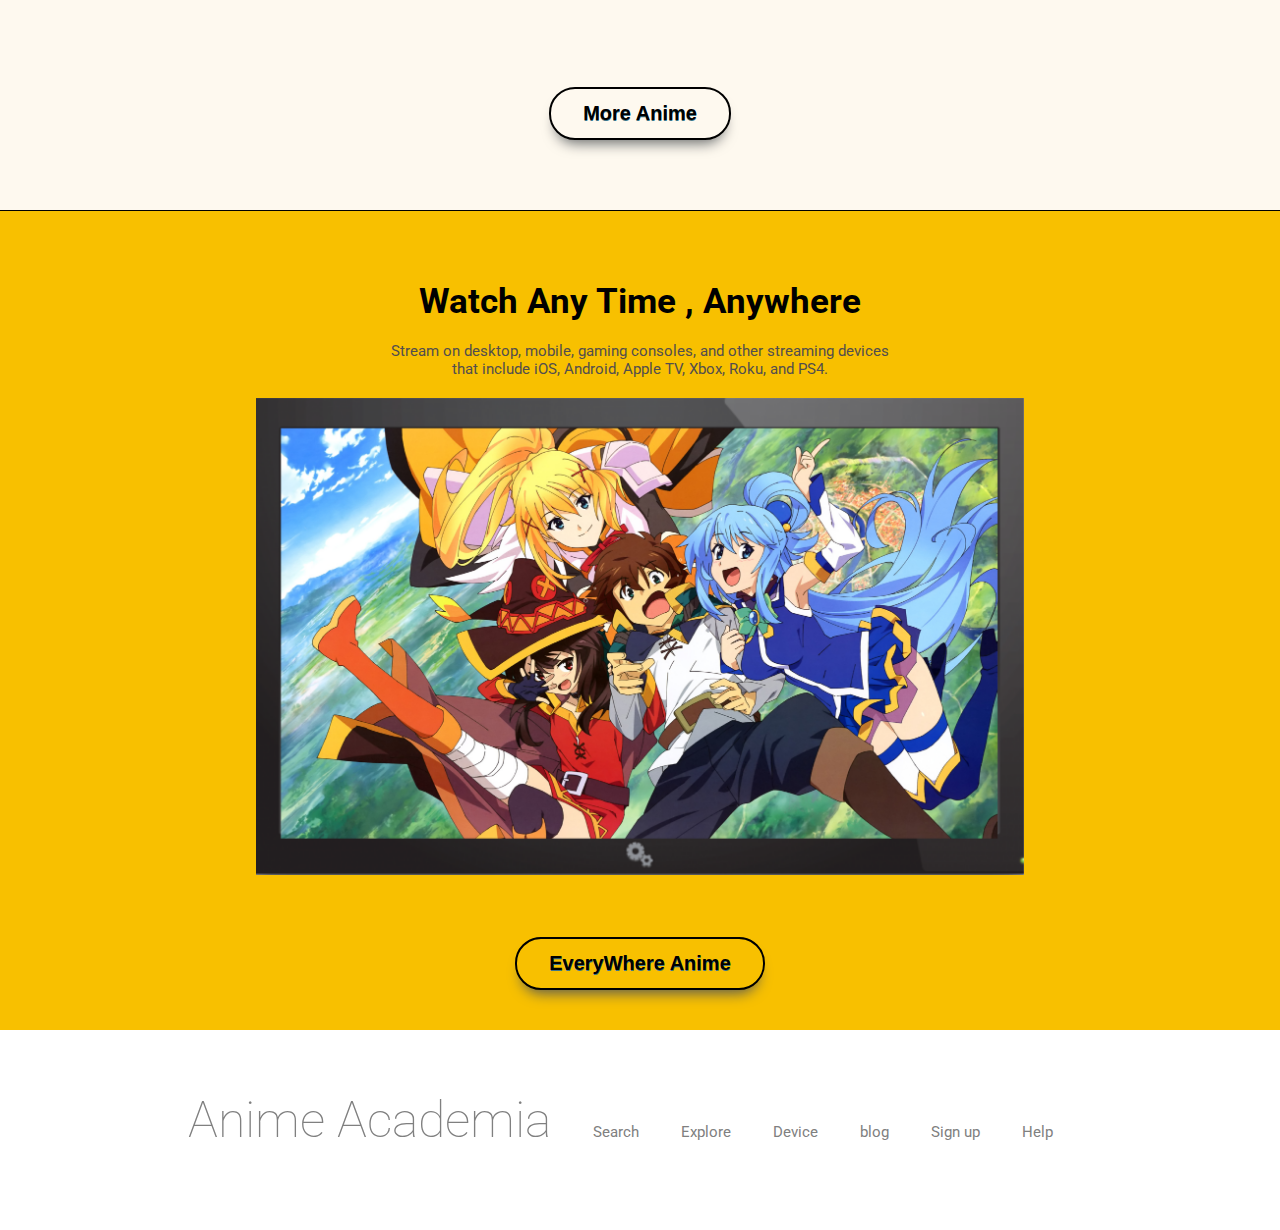
==== commit 49787f90: "final update no changes" ====
--- a/index.html
+++ b/index.html
@@ -32,7 +32,7 @@
 
 
   <!-------------------------- MY style ssheeet ------------------------>
-  <link rel="stylesheet" href="css/style.css">
+  <link rel="stylesheet" href="style.css">
 </head>
 
 <body>
@@ -67,7 +67,7 @@
       <h1>Direct From Japan to You</h1>
       <p>We fast track the best shows straight from Japan!</p>
     </div>
-    <iframe src="/slider 2/slider.html" class="slider" id="slider" style="height: 60rem;
+    <iframe src="slider.html" class="slider" id="slider" style="height: 60rem;
        width: 100%;" scrolling="no">
     </iframe>
 
@@ -89,8 +89,8 @@
     </div>
 
    
-    <img class="tv-image1" src="image/anitv2.png">
-    <img class="tv-image2" src="image/tv2.png">
+    <img class="tv-image1" src="anitv2.png">
+    <img class="tv-image2" src="tv2.png">
     <br>
     <a href="#"><button class="third-btn">EveryWhere Anime</button></a>
 
@@ -121,7 +121,7 @@
        -->
     </section>
   </footer>
-  <script src="script/script.js"></script>
+  <script src="script.js"></script>
 </body>
 
-</html>+</html>
--- a/style.css
+++ b/style.css
@@ -0,0 +1,637 @@
+/* https://colorhunt.co/palette/3db2ffffeddaffb830ff2442 */
+
+
+		/* Tile section */
+*{
+	margin: 0;
+	padding: 0;
+	box-sizing: border-box;
+}
+
+html{
+    font-size: 62.5%;
+   }
+
+body{
+    font-family: 'Roboto', sans-serif;
+    background-image: radial-gradient(circle, #67a5ee, #5596e2, #4287d6, #2c79ca, #086bbe);
+   } 
+
+nav{
+    background-color: transparent;
+    padding-top: 1.3rem;
+    padding-bottom: 1.3rem;
+    width: 100%;
+	display: flex;
+	justify-content: space-between;
+     color: white;
+	/* transition: 0.2s; */
+	position: fixed;
+/*  box-shadow: 0 4px 8px 0 rgba(0, 0, 0, 0.2), 0 6px 20px 0 rgba(0, 0, 0, 0.19); */
+}
+
+.floatingNav {
+    /* background-color: #117ace!important; */
+    background: rgb(17,122,206);
+    background: linear-gradient(282deg, rgba(17,122,206,1) 0%, rgba(17,122,206,0.742734593837535) 41%, rgba(17,122,206,0.938813025210084) 68%, rgba(17,122,206,1) 100%);
+    border-radius: 2px;
+    box-shadow: 0 4px 8px 0 rgba(0, 0, 0, 0.2), 0 6px 20px 0 rgba(0, 0, 0, 0.19); 
+  }
+
+a{
+	text-decoration: none;
+	color: #312f2f;
+}
+
+nav .brand{
+	padding-left: 0.2rem;
+    margin-left: 3rem;
+	font-size: 4.5rem;
+	color: white;
+
+}
+
+.sign {
+     margin-top: auto;
+	margin-bottom: auto;
+    margin-right: 3.2rem;
+    background-color:transparent;
+    border-radius:28px;
+    border:2px solid white;
+    display:inline;
+    cursor:pointer;
+    color:white;
+    font-family:Arial;
+    font-size: 1.2rem;
+    padding:1.3rem 3.1rem;
+    text-decoration:none;
+    float: right;
+
+}
+
+.sign:hover {
+    background-color:white;
+    color:#117ace ;
+    box-shadow: 0 0 50px #fcfcfc
+}
+
+.sign:active {
+    position:relative;
+    top:0.1rem;
+
+}
+
+ /*************** title SECTION *********************/
+    
+ .background-container{
+    background-image: radial-gradient(circle, #67a5ee, #5596e2, #4287d6, #2c79ca, #086bbe);
+ }
+#title{
+    
+    background-image: url("https://raw.githubusercontent.com/Rajvinder2171/animeTest/main/PicsArt_10-20-10.55.24.png");
+    background-repeat: no-repeat;
+    background-size: 55rem;
+    background-position-x: 12rem;
+    background-position-y: 11rem; 
+    border-bottom: 2px solid black;
+    padding-top: 0.2rem;
+    padding-bottom: 22.7rem;
+	font-family: sans-serif;
+	justify-content: space-between;
+    display: flex;
+    width: auto;
+    color: white;
+    margin: auto;
+    height: 88rem;
+    position: static;
+    /* height: 100vh;
+    position: static;
+     */
+}
+
+.title-text{
+    /* margin-top: 16rem; */
+    /* transform: translateY(28%); */
+    
+    padding-top: 20rem;
+    margin-left: auto;
+    margin-right:7rem;
+    margin-top: 20rem;
+    width: 74rem; 
+    display: inline-block;
+    position: static;
+
+    
+   }
+
+
+#title h1  {
+    font-size: 5.6rem;
+	margin: auto;
+    color: white;
+    position: static;
+ 
+  
+}
+
+#title p{
+    font-size: 3rem;
+	margin: auto;
+    color: white;
+    
+ 
+  
+}
+
+#title button{
+    font-size: 3.1rem;
+    padding: 0.5rem 2.1rem;
+    border-radius:2.8rem;
+    margin-left: 0rem;
+    margin-top: 2.2rem;
+    border: 2px solid gray;
+    background-color: #c91e40 ;
+    border: 1px solid black;
+    color: white;
+
+   }
+
+#title button:hover{
+    /* box-shadow: 0 4px 8px 0 rgb(116, 13, 13), 0 6px 20px 0 rgb(194, 28, 28); */
+    box-shadow: 0 0 50px #fff ;
+    background: #df0b36;
+    
+    color: white;
+   }
+
+   #title .button:active {
+    position:relative;
+    top:1px;
+    }
+
+
+
+
+      /************* SCREEN MEDIA *************/
+      @media only screen and (max-width: 1460px) {
+      .title-text{
+        margin-left:75rem;
+      }
+      }
+
+
+@media only screen and (max-width: 1340px) {
+           
+    #title{
+    background-size: 49rem;
+    background-position-y: 16rem;
+    }
+    .title-text{
+    margin-left: 66rem;
+    margin-top: 17rem;
+    }
+
+    #title h1 {
+    font-size: 5.5rem;
+    }
+
+    nav .brand{
+    font-size: 4rem;
+    }
+
+    }
+
+
+@media only screen and (max-width: 1120px) {
+         
+    #title{
+    background-position: bottom;
+    background-size: 40rem;
+    padding-bottom: 19.7rem;
+    background-position-y: 10rem; 
+       
+    }
+
+    #title h1 {
+     font-size: 4rem;
+    }
+
+    .title-text{
+    text-align: center;
+    margin-top: 49rem;
+    margin-left: auto;
+    margin-right: auto;   
+    width: 53rem;
+    display: inline-block;
+    padding-top: 0;
+
+ 
+    }
+
+
+    #title button{
+    text-align: center;
+    }
+
+}
+
+   
+@media only screen and (max-width: 998px) {
+
+    html{
+    font-size: 55%;
+     }
+    #title{  
+    text-align: center;
+    background-size: 40rem;
+    /* height: 100vh; */
+    background-position-y: 21rem;
+                 
+    }
+
+        
+
+    .title-text{
+    margin-top: auto;
+     margin-left: auto;
+    margin-right: auto;   
+    width: 53rem;
+    display: inline-block;
+    padding-top: 0;
+          
+    }
+
+    .sign{
+    font-size: 2.2rem;
+    }
+    
+    }
+    @media only screen and (max-width: 760px) {
+     #title p{
+         font-size: 2rem;
+     }
+   
+    }
+
+
+@media only screen and (max-width: 469px) {
+    nav {    
+    padding-top: 2.3rem;
+    padding-bottom: 2.3rem;
+    box-shadow: 0 4px 8px 0 rgba(0, 0, 0, 0.2), 0 6px 20px 0 rgba(0, 0, 0, 0.19); 
+    position: absolute;
+    }
+
+    nav .brand{
+    font-size: 2.6rem;
+    margin-top: 0.5rem;
+    }
+
+    .floatingNav {
+    background-color: transparent;
+    }
+
+    #title{
+    padding-bottom: 11rem;
+    background-size: 33rem;
+    background-position: bottom;
+    /* background-position-y: 22rem; */
+    height: 76rem;
+    }
+
+    .title-text{
+    width: 36rem;
+    transform: translateY(28%); 
+    }
+
+    #title h1{
+    font-size: 3rem;
+    }
+
+    #title button{
+    font-size:2rem ;
+    }
+
+    .sign{
+    font-size: 1.4rem;
+    }
+
+}
+
+
+
+
+@media only screen and (max-width: 322px) {
+   
+
+    .title-text{
+    width: 32rem;
+    }
+
+     
+    .sign{
+    font-size: 1rem;
+
+    }
+
+   nav .brand{
+    font-size:2.3rem ;
+    }
+
+    
+
+}
+
+@media only screen and (max-width: 282px) {
+      
+    .title-text{
+    width: 23rem;
+    }
+     
+    .sign{
+    font-size: 1rem;
+
+    }
+
+   nav .brand{
+    font-size:1.9rem ;
+    }
+
+}
+
+
+
+    /*****************SECOND SECTION***********/
+    /*****************VIDEO SECTION************/
+
+
+    #secondSection{
+    background-color:#FEF9EF ;
+    text-align: center;
+    justify-content: center;
+    padding: 7rem 1rem 7rem 1rem;
+    border-bottom: 1px solid black;
+    box-shadow: 0 4px 8px 0 rgba(0, 0, 0, 0.2), 0 6px 20px 0 rgba(0, 0, 0, 0.19); 
+  
+    }
+
+    #secondSection .text-container{
+    color: black;
+    display: inline-block;
+    border-radius: 20px 20px 0px 0px;
+    }
+  
+    #secondSection h1{
+    font-size: 3.5rem;
+    
+    }
+
+    #secondSection p{
+    font-size: 2rem;
+    margin-top: 1rem;
+    }
+
+    #secondSection .slider{
+    padding-top: 4rem;
+    text-align: center;
+    overflow-x: hidden;
+    border: none;
+     
+    }
+
+  
+
+    #secondSection .moreBtn{
+    box-shadow: 0px 10px 14px -7px #646768;
+    background:transparent;
+    background-color:transparent;
+    border-radius:26px;
+    border: 2px solid black;
+    display:inline-block;
+    cursor:pointer;
+    color:black;
+    font-family:Arial;
+    font-size:20px;
+    font-weight:bold;
+    padding:13px 32px;
+    text-decoration:none;
+    text-shadow:0px 1px 0px #3d768a;
+    margin-top: 6rem;
+    }
+
+    #secondSection .moreBtn:hover {
+    background:linear-gradient(to bottom, #0d0d0e 5%, #111111 100%);
+    color: white;
+    box-shadow: 0 0 50px #000000 ;
+    
+    }
+
+    #secondSection .moreBtn:active {
+    position:relative;
+    top:1px;
+    }
+    
+
+
+    @media only screen and (max-width: 500px) {
+        #secondSection h1{
+        font-size: 3rem;
+            
+        }
+
+        #secondSection p{
+        font-size: 1.8rem;
+        }
+
+        #secondSection .moreBtn{
+        margin-top: 1rem;
+        font-size: 11px;
+        }
+
+
+    }
+
+    @media only screen and (max-width: 340px) {
+      #secondSection .slider{
+          height: 53rem;
+      }
+
+    }
+ /*********************** THIRD SECTION ***************************
+ ************************ TV SECTION ***************************** */
+
+ #thirdSection{
+     background-color: #F8C000;
+     padding: 7rem 0 4rem 0;
+     text-align: center;
+     overflow-x: hidden;
+ }
+
+ 
+
+ .third-Header h1{
+   font-size: 3.5rem;
+
+ }
+
+ .third-Header p {
+     font-size: 1.5rem;
+     margin-top: 2rem;
+     color: rgb(82, 78, 78);
+     margin-bottom: 2rem;
+ }
+
+#thirdSection .tv-image1{
+    width: 60%;
+    /* margin-left: -16rem;
+    margin-top: -9rem; */
+}
+
+#thirdSection .tv-image1:hover{
+content:url("/Respomsive/image/konotv3.gif");
+cursor: pointer;
+}
+
+#thirdSection .tv-image2{
+    display: none;
+}
+
+#thirdSection .third-btn{
+    box-shadow: 0px 10px 14px -7px #555858;
+    background:transparent;
+    background-color:transparent;
+    border-radius:26px;
+    border: 2px solid black;
+    display:inline-block;
+    cursor:pointer;
+    color:black;
+    font-family:Arial;
+    font-size:20px;
+    font-weight:bold;
+    padding:13px 32px;
+    text-decoration:none;
+    text-shadow:0px 1px 0px #3d768a;
+    margin-top: 6rem;
+}
+
+#thirdSection .third-btn:hover {
+    background:linear-gradient(to bottom, #0d0d0e 5%, #0d0d0e 100%);
+   
+    color: white;
+    }
+
+.third-btn:active {
+    position:relative;
+    top:1px;
+    }
+
+    @media only screen and (max-width: 1108px) {
+
+        #thirdSection .tv-image1{
+           width: 80%;
+        }
+    }
+
+    @media only screen and (max-width: 908px) {
+
+        #thirdSection .tv-image1{
+          display: none;
+        }
+
+        #thirdSection .tv-image2{
+            display: block;
+            text-align: center;
+            margin-top: 10rem;
+            margin-left: auto;
+            margin-right: auto;
+        }
+    }
+
+    @media only screen and (max-width: 908px) {
+        #thirdSection .tv-image2{
+        width: 80%;
+        }    
+    }
+
+    @media only screen and (max-width: 500px) {
+
+        .third-Header h1{
+            font-size: 3rem;
+        }
+
+        .third-Header p {
+            padding: 0 1rem 0 1rem;
+        }
+
+        #thirdSection .third-btn {
+        font-size: 11px;
+        }
+
+
+    }
+    @media only screen and (max-width: 460px) {
+        .third-Header h1{
+            font-size: 2.8rem;
+
+        }
+        .third-Header p {
+        justify-content: left;
+        font-size: 18px;
+        }
+      
+  
+    }
+
+
+    /* *************            FOOOTER SECTIOB             *********************
+       **************           fourth section             ******************** */
+
+
+    #footer-section{
+        background-color: white;
+        padding: 4rem 1rem 3rem 1rem;
+        text-align: center;
+
+    }
+
+    #footer-section .footer-line{
+     padding-bottom: 3rem;
+    }
+
+    #footer-section .footer-line a{
+        font-size: 1.5rem;
+        margin-right: 4rem;
+        text-align: center;
+        display: inline;
+        color: gray;
+        padding-top: 1rem;
+        line-height: 2;
+    }
+
+    #footer-section #footer-logo{
+        font-size: 5rem;
+        font-weight: bolder;
+    }
+
+    #footer-section .icon-group{
+        font-size: 2rem;
+        font-weight: lighter;
+        color: gray;
+    }
+
+    .copyright-text{
+        padding-top: 1rem;
+        color: gray;
+        line-height: 1.9;
+        
+    }
+
+    @media only screen and (max-width: 720px) {
+     
+    #footer-section #footer-logo{
+     display: block;
+     font-size: 33px;
+     margin: auto;
+    }
+
+}
